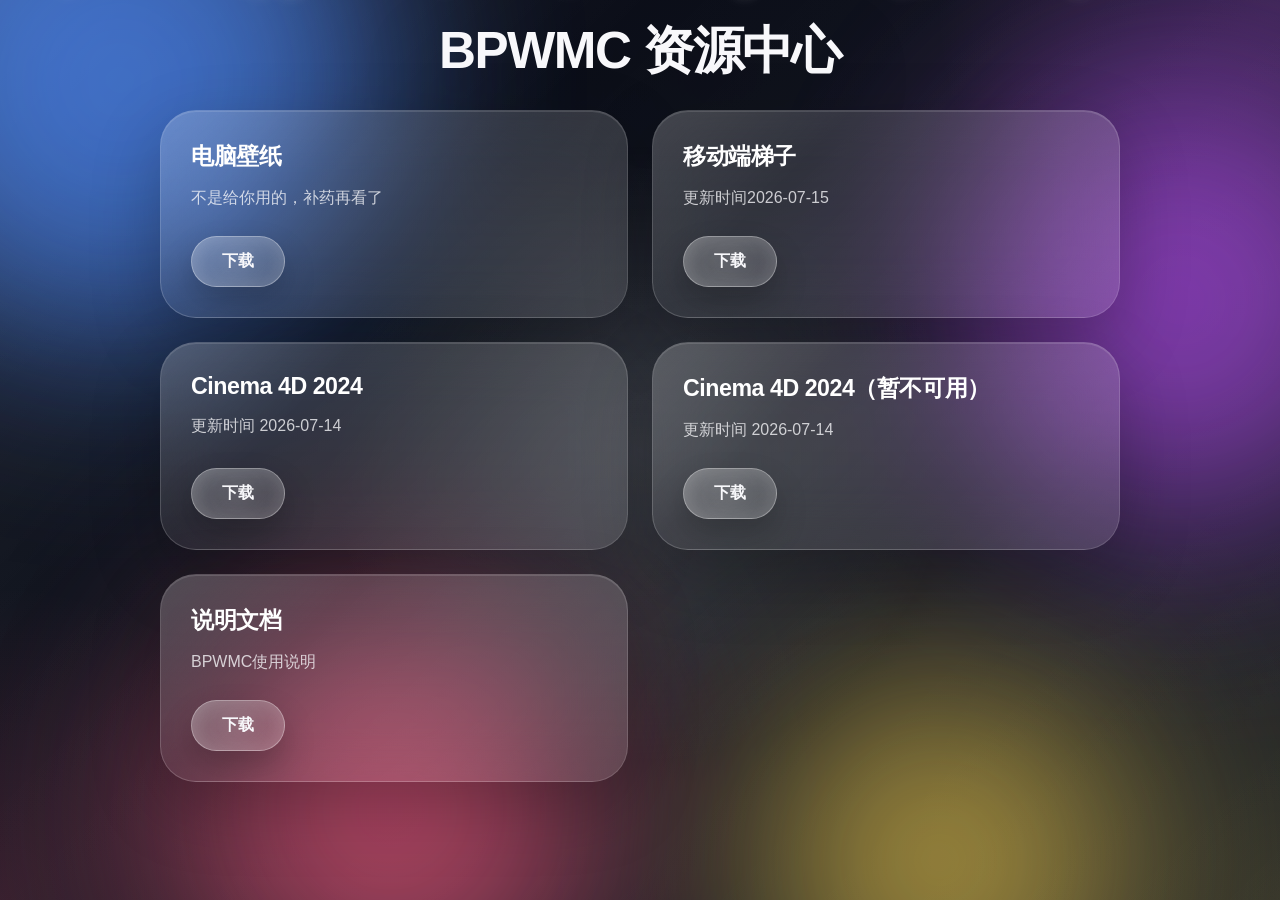
==== download.html @ a2e7bc1b "Update download.html" ====
<!DOCTYPE html>
<html lang="zh-CN">
<head>
<meta charset="UTF-8">
<meta name="viewport" content="width=device-width, initial-scale=1.0, maximum-scale=1.0, viewport-fit=cover">
<title>BPWMC资源中心</title>
<style>
:root{
  color-scheme: dark;
  --bg: #080a12;
  --card: rgba(255,255,255,0.16);
  --card-border: rgba(255,255,255,0.18);
  --text: #f8f8fb;
  --muted: rgba(248,248,251,0.72);
  --shadow: 0 30px 80px rgba(0,0,0,0.24);
}
*{
  margin:0;
  padding:0;
  box-sizing:border-box;
}
html{
  font-family:-apple-system, BlinkMacSystemFont, "Helvetica Neue", Arial, sans-serif;
  scroll-behavior:smooth;
}
body{
  min-height:100vh;
  background: radial-gradient(circle at top left, rgba(77,141,255,.24), transparent 24%),
    radial-gradient(circle at top right, rgba(193,80,255,.2), transparent 22%),
    radial-gradient(circle at bottom left, rgba(255,92,132,.16), transparent 20%),
    radial-gradient(circle at bottom right, rgba(255,215,79,.12), transparent 24%),
    linear-gradient(160deg,#090b16 0%,#11151f 45%,#0c1118 100%);
  color:var(--text);
  overflow-x:hidden;
  padding:24px 16px;
}
body::before{
  content:"";
  position:fixed;
  inset:0;
  background:linear-gradient(135deg,rgba(255,255,255,.1),transparent 30%,rgba(255,255,255,.06));
  pointer-events:none;
  mix-blend-mode:screen;
}
.fluid-bg{
  position:fixed;
  inset:0;
  z-index:-1;
  overflow:hidden;
  background:radial-gradient(circle at var(--light-x, 20%) var(--light-y, 20%), rgba(255,255,255,.18), transparent 40%);
  opacity:.9;
  position:fixed;
  inset:0;
  pointer-events:none;
  z-index:0;
  overflow:hidden;
}
.snowflake{
  position:absolute;
  top:-24px;
  color:rgba(255,255,255,.9);
  user-select:none;
  font-size:1rem;
  opacity:.85;
  text-shadow:0 0 16px rgba(255,255,255,.8);
  animation:fall linear infinite;
}
@keyframes fall{
  to{
    transform:translate3d(0,110vh,0) rotate(360deg);
    opacity:0;
  }
}
.blob{
  position:absolute;
  border-radius:50%;
  filter:blur(100px);
  opacity:.8;
  mix-blend-mode:screen;
  will-change:transform,opacity,filter;
  animation:float 20s ease-in-out infinite alternate, flow 30s ease-in-out infinite;
}
.blob1{
  width:520px;
  height:520px;
  background:rgba(77,141,255,.95);
  top:-180px;
  left:-140px;
  animation-duration:24s;
  animation-delay:-2s;
}
.blob2{
  width:440px;
  height:440px;
  background:rgba(193,80,255,.86);
  top:80px;
  right:-120px;
  animation-duration:22s;
  animation-delay:-1s;
}
.blob3{
  width:420px;
  height:420px;
  background:rgba(255,92,132,.9);
  bottom:-120px;
  left:180px;
  animation-duration:26s;
  animation-delay:-3s;
}
.blob4{
  width:360px;
  height:360px;
  background:rgba(255,215,79,.85);
  bottom:-140px;
  right:160px;
  animation-duration:28s;
  animation-delay:-4s;
}
@keyframes float{
  from{transform:translateY(-10px) translateX(0) scale(1) rotate(0deg);}
  to{transform:translateY(24px) translateX(36px) scale(1.08) rotate(7deg);}
}

@keyframes flow{
  0%{
    transform:translateY(-10px) translateX(0) scale(1) rotate(0deg);
    filter:blur(100px) hue-rotate(0deg);
    opacity:.85;
  }
  50%{
    transform:translateY(40px) translateX(-28px) scale(1.06) rotate(8deg);
    filter:blur(120px) hue-rotate(45deg);
    opacity:.9;
  }
  100%{
    transform:translateY(-8px) translateX(12px) scale(1) rotate(-4deg);
    filter:blur(100px) hue-rotate(0deg);
    opacity:.8;
  }
}
.container{
  position:relative;
  z-index:1;
  max-width:960px;
  margin:0 auto;
}
h1{
  font-size:clamp(2.4rem,4vw,4.6rem);
  text-align:center;
  line-height:1.05;
  letter-spacing:-.03em;
  text-shadow:0 25px 80px rgba(0,0,0,.35);
  margin-bottom:32px;
  animation:fadeInUp .9s ease both, glowText 3.5s ease-in-out infinite alternate;
}
.subtitle{
  max-width:720px;
  margin:0 auto 48px;
  font-size:1rem;
  color:var(--muted);
  text-align:center;
  line-height:1.8;
  animation:fadeInUp .9s ease .1s both;
}
.grid{
  display:grid;
  grid-template-columns:repeat(2,minmax(0,1fr));
  gap:24px;
}
.card{
  position:relative;
  overflow:hidden;
  border-radius:36px;
  background:linear-gradient(180deg, rgba(255,255,255,.14), rgba(255,255,255,.08));
  border:1px solid rgba(255,255,255,.18);
  backdrop-filter:blur(30px);
  -webkit-backdrop-filter:blur(30px);
  box-shadow:inset 0 1px 0 rgba(255,255,255,.12), 0 24px 70px rgba(0,0,0,.24);
  padding:30px;
  display:flex;
  flex-direction:column;
  justify-content:space-between;
  min-height:200px;
  animation:fadeInUp .9s ease both;
  transition:transform .35s ease,box-shadow .35s ease,background .35s ease;
}
.card:hover{
  transform:translateY(-14px) rotate(-0.2deg);
  box-shadow:0 48px 100px rgba(0,0,0,.3);
  background:rgba(255,255,255,.22);
}
.card:active{
  transform:translateY(-6px) scale(.99);
}
.card::before{
  content:"";
  position:absolute;
  inset:0;
  background:linear-gradient(135deg,rgba(255,255,255,.1),transparent 30%,rgba(255,255,255,.06));
  pointer-events:none;
}
.card::after{
  content:"";
  position:absolute;
  top:-30%;
  left:-40%;
  width:220px;
  height:220px;
  background:radial-gradient(circle, rgba(255,255,255,.14), transparent 55%);
  opacity:.6;
  pointer-events:none;
}
.card h2{
  font-size:1.45rem;
  margin-bottom:12px;
  color:#fff;
  letter-spacing:-.02em;
}
.card p{
  font-size:1rem;
  color:rgba(248,248,251,.78);
  line-height:1.75;
}
.button-group{
  margin-top:24px;
}
.download-btn{
  position:relative;
  overflow:hidden;
  display:inline-flex;
  align-items:center;
  justify-content:center;
  gap:10px;
  padding:14px 30px;
  border-radius:999px;
  font-weight:700;
  color:var(--text);
  background:linear-gradient(135deg, rgba(255,255,255,.24), rgba(255,255,255,.12));
  border:1px solid rgba(255,255,255,.38);
  box-shadow:inset 0 0 20px rgba(255,255,255,.18), 0 16px 32px rgba(0,0,0,.22);
  text-decoration:none;
  transition:transform .25s ease,box-shadow .25s ease,background .25s ease;
  z-index:1;
}
.download-btn::before{
  content:"";
  position:absolute;
  inset:0;
  border-radius:999px;
  background:radial-gradient(circle at center, rgba(255,255,255,.32), transparent 40%);
  opacity:0;
  transform:scale(0.9);
  transition:opacity .25s ease,transform .25s ease;
  pointer-events:none;
}
.download-btn::after{
  content:"";
  position:absolute;
  inset:-6px;
  border-radius:999px;
  background:radial-gradient(circle at var(--light-x,50%) var(--light-y,50%), rgba(255,255,255,.18), transparent 40%);
  opacity:.6;
  filter:blur(12px);
  pointer-events:none;
  transition:opacity .25s ease, transform .25s ease;
  z-index:0;
}
.download-btn:hover::before{
  opacity:1;
  transform:scale(1.05);
}
.download-btn:hover{
  transform:translateY(-3px) scale(1.02);
  background:linear-gradient(135deg, rgba(255,255,255,.32), rgba(255,255,255,.16));
  box-shadow:inset 0 0 24px rgba(255,255,255,.18), 0 20px 40px rgba(0,0,0,.24);
}
.download-btn:active{
  transform:translateY(0) scale(0.98);
  box-shadow:inset 0 0 18px rgba(255,255,255,.12), 0 10px 20px rgba(0,0,0,.18);
}
.download-btn:focus-visible{
  outline:2px solid rgba(255,255,255,.75);
  outline-offset:4px;
}
.card:nth-child(1){animation-delay:.12s;}
.card:nth-child(2){animation-delay:.22s;}
.card:nth-child(3){animation-delay:.32s;}
.card:nth-child(4){animation-delay:.42s;}
@keyframes fadeInUp{
  from{opacity:0;transform:translateY(28px);}
  to{opacity:1;transform:translateY(0);}
}
@keyframes glowText{
  from{text-shadow:0 25px 80px rgba(0,0,0,.35),0 0 20px rgba(77,141,255,.14);}
  to{text-shadow:0 25px 80px rgba(0,0,0,.35),0 0 28px rgba(255,215,79,.2);}
}
@media(max-width:860px){
  .grid{grid-template-columns:1fr;}
}
@media(max-width:640px){
  body{padding:18px 12px;}
  .subtitle{margin-bottom:28px;}
  .card{padding:22px;min-height:auto;}
  .download-btn{width:100%;justify-content:center;}
}
</style>
</head>
<body>
<div class="fluid-bg">
  <div class="blob blob1"></div>
  <div class="blob blob2"></div>
  <div class="blob blob3"></div>
  <div class="blob blob4"></div>
</div>
<div class="snow"></div>
<div class="container">
  <h1>BPWMC 资源中心</h1>
  <div class="grid">
    <article class="card">
      <div>
        <h2>电脑壁纸</h2>
        <p>不是给你用的，补药再看了</p>
      </div>
      <div class="button-group">
        <a class="download-btn" href="files/generated_image_1782651882954_0.png" download>下载</a>
      </div>
    </article>
    <article class="card">
      <div>
        <h2>移动端梯子</h2>
        <p>更新时间2026-07-15</p>
      </div>
      <div class="button-group">
        <a class="download-btn" href="未填充" download>下载</a>
      </div>
    </article>
    <article class="card">
      <div>
        <h2>Cinema 4D 2024</h2>
        <p>更新时间 2026-07-14</p>
      </div>
      <div class="button-group">
        <a class="download-btn" href="https://github.com/bpwmc/bpwmc.github.io/releases/download/bpwmc/Cinema.4D.2024.64bit.-.zip" download>下载</a>
      </div>
    </article>
    <article class="card">
      <div>
        <h2>Cinema 4D 2024（暂不可用）</h2>
        <p>更新时间 2026-07-14</p>
      </div>
      <div class="button-group">
        <a class="download-btn" href="https://bpwmcyy.oss-cn-beijing.aliyuncs.com/Cinema%204D%202024%2864bit%29%20-%20%E5%89%AF%E6%9C%AC.zip" download>下载</a>
      </div>
    </article>
    <article class="card">
      <div>
        <h2>说明文档</h2>
        <p>BPWMC使用说明</p>
      </div>
      <div class="button-group">
        <a class="download-btn" href="files/新建文本文档.txt" download>下载</a>
      </div>
    </article>
  </div>
</div>
<script>
  // Light follow: device orientation (mobile) or mouse (desktop)
  (function(){
    const root = document.documentElement;
    function setLight(xPct,yPct){
      root.style.setProperty('--light-x', xPct + '%');
      root.style.setProperty('--light-y', yPct + '%');
    }
    // mouse move
    window.addEventListener('mousemove', e=>{
      const x = e.clientX / window.innerWidth * 100;
      const y = e.clientY / window.innerHeight * 100;
      setLight(x,y);
    }, {passive:true});

    // device orientation
    function handleOrientation(e){
      // gamma: left-right [-90,90], beta: front-back [-180,180]
      const gx = e.gamma || 0;
      const gy = e.beta || 0;
      const x = 50 + (gx / 90) * 30; // shift up to +/-30%
      const y = 50 + (gy / 180) * 30;
      setLight(x,y);
    }
    if(window.DeviceOrientationEvent && typeof DeviceOrientationEvent.requestPermission === 'function'){
      // iOS 13+ requires permission
      // try request on first touch
      const req = ()=>{ DeviceOrientationEvent.requestPermission().then(res=>{ if(res==='granted') window.addEventListener('deviceorientation', handleOrientation); }).catch(()=>{}); window.removeEventListener('touchstart', req); };
      window.addEventListener('touchstart', req, {passive:true});
    } else if(window.DeviceOrientationEvent){
      window.addEventListener('deviceorientation', handleOrientation);
    }
  })();

  function createRipple(element, event, color) {
    const circle = document.createElement('span');
    const rect = element.getBoundingClientRect();
    const size = Math.max(rect.width, rect.height) * 2;
    circle.style.position = 'absolute';
    circle.style.left = `${event.clientX - rect.left - size / 2}px`;
    circle.style.top = `${event.clientY - rect.top - size / 2}px`;
    circle.style.width = `${size}px`;
    circle.style.height = `${size}px`;
    circle.style.background = color;
    circle.style.borderRadius = '50%';
    circle.style.pointerEvents = 'none';
    circle.style.transform = 'scale(0)';
    circle.style.opacity = '0.75';
    circle.style.transition = 'transform .45s ease,opacity .45s ease';
    element.appendChild(circle);
    requestAnimationFrame(() => {
      circle.style.transform = 'scale(1)';
      circle.style.opacity = '0';
    });
    setTimeout(() => circle.remove(), 450);
  }

  document.querySelectorAll('.download-btn').forEach(btn => {
    btn.addEventListener('pointerdown', function(e) {
      createRipple(this, e, 'rgba(255,255,255,.22)');
    });
  });

  document.querySelectorAll('.card').forEach(card => {
    card.addEventListener('pointerdown', function(e) {
      if (e.target.closest('.download-btn')) return;
      createRipple(this, e, 'rgba(255,255,255,.14)');
    });
  });

  const snowContainer = document.querySelector('.snow');

  function createSnowflake() {
    const snowflake = document.createElement('span');
    snowflake.className = 'snowflake';
    snowflake.textContent = '❄';
    const size = Math.random() * 14 + 8;
    const left = Math.random() * 100;
    const duration = Math.random() * 10 + 8;
    const delay = Math.random() * -20;
    snowflake.style.fontSize = `${size}px`;
    snowflake.style.left = `${left}vw`;
    snowflake.style.opacity = `${Math.random() * .4 + .55}`;
    snowflake.style.animationDuration = `${duration}s`;
    snowflake.style.animationDelay = `${delay}s`;
    snowContainer.appendChild(snowflake);
    setTimeout(() => snowflake.remove(), (duration + 1) * 1000);
  }

  for (let i = 0; i < 25; i++) {
    createSnowflake();
  }
  setInterval(createSnowflake, 550);
</script>
</body>
</html>
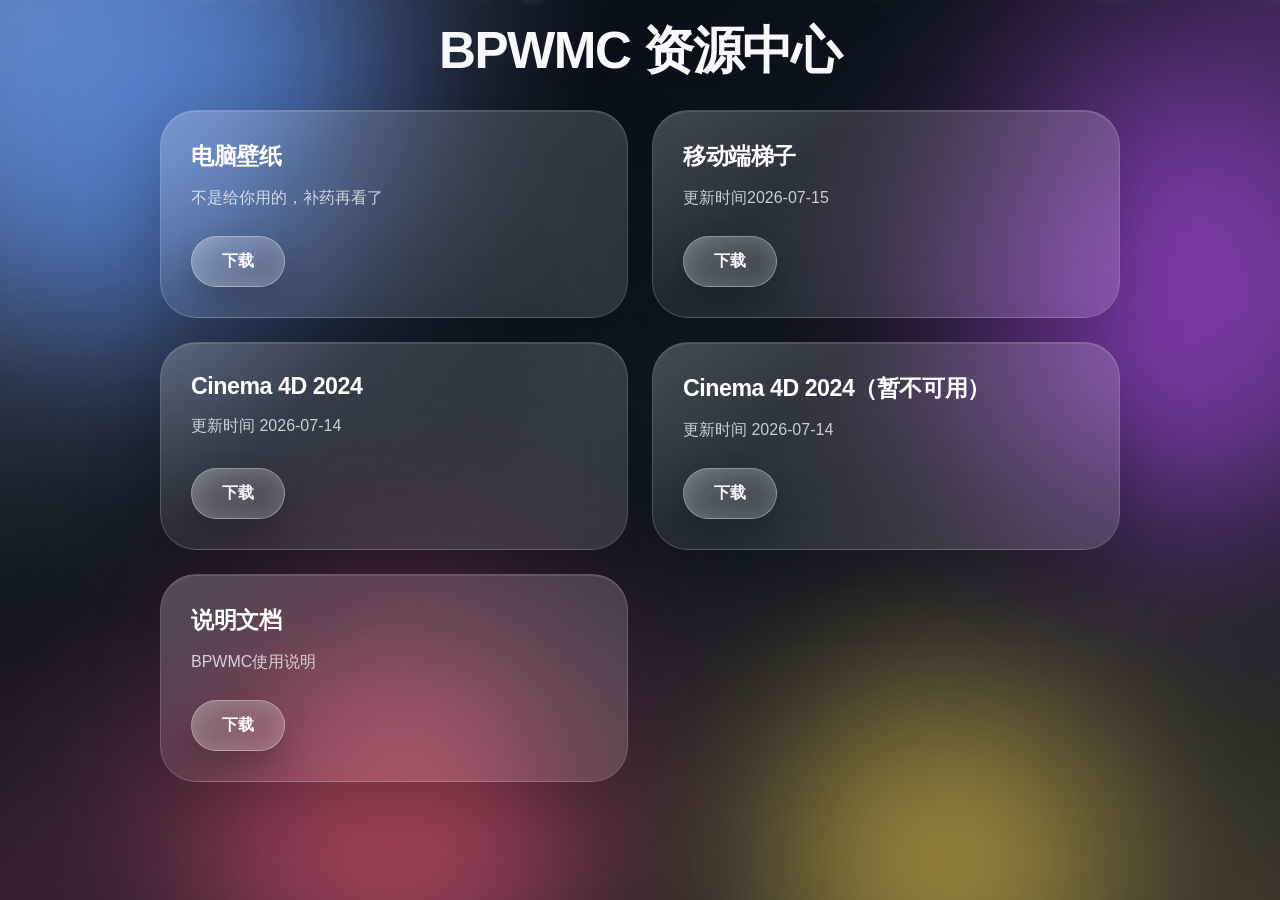
==== commit 1daba177: "Update download.html" ====
--- a/download.html
+++ b/download.html
@@ -55,6 +55,11 @@
   z-index:0;
   overflow:hidden;
 }
+.snow{
+  position:absolute;
+  inset:0;
+  pointer-events:none;
+}
 .snowflake{
   position:absolute;
   top:-24px;
@@ -64,6 +69,7 @@
   opacity:.85;
   text-shadow:0 0 16px rgba(255,255,255,.8);
   animation:fall linear infinite;
+  will-change: transform, opacity;
 }
 @keyframes fall{
   to{
@@ -299,9 +305,13 @@
 }
 @media(max-width:640px){
   body{padding:18px 12px;}
+  h1{font-size:clamp(2rem,8vw,3rem);}
   .subtitle{margin-bottom:28px;}
-  .card{padding:22px;min-height:auto;}
+  .grid{gap:18px;}
+  .card{padding:20px;min-height:auto;}
   .download-btn{width:100%;justify-content:center;}
+  .fluid-bg{filter:blur(24px);}
+  .blob{opacity:.7;}
 }
 </style>
 </head>
@@ -367,15 +377,28 @@
   // Light follow: device orientation (mobile) or mouse (desktop)
   (function(){
     const root = document.documentElement;
+    let lightX = 50;
+    let lightY = 50;
+    let lightUpdateRaf = null;
     function setLight(xPct,yPct){
       root.style.setProperty('--light-x', xPct + '%');
       root.style.setProperty('--light-y', yPct + '%');
+    }
+    function updateLight(xPct,yPct){
+      lightX = xPct;
+      lightY = yPct;
+      if (lightUpdateRaf === null) {
+        lightUpdateRaf = requestAnimationFrame(() => {
+          setLight(lightX, lightY);
+          lightUpdateRaf = null;
+        });
+      }
     }
     // mouse move
     window.addEventListener('mousemove', e=>{
       const x = e.clientX / window.innerWidth * 100;
       const y = e.clientY / window.innerHeight * 100;
-      setLight(x,y);
+      updateLight(x,y);
     }, {passive:true});
 
     // device orientation
@@ -385,7 +408,7 @@
       const gy = e.beta || 0;
       const x = 50 + (gx / 90) * 30; // shift up to +/-30%
       const y = 50 + (gy / 180) * 30;
-      setLight(x,y);
+      updateLight(x,y);
     }
     if(window.DeviceOrientationEvent && typeof DeviceOrientationEvent.requestPermission === 'function'){
       // iOS 13+ requires permission
@@ -434,8 +457,12 @@
   });
 
   const snowContainer = document.querySelector('.snow');
+  const isMobileScreen = window.matchMedia('(max-width:640px)').matches;
+  const snowCount = isMobileScreen ? 12 : 25;
+  const snowIntervalTime = isMobileScreen ? 900 : 550;
 
   function createSnowflake() {
+    if (!snowContainer) return;
     const snowflake = document.createElement('span');
     snowflake.className = 'snowflake';
     snowflake.textContent = '❄';
@@ -452,10 +479,10 @@
     setTimeout(() => snowflake.remove(), (duration + 1) * 1000);
   }
 
-  for (let i = 0; i < 25; i++) {
+  for (let i = 0; i < snowCount; i++) {
     createSnowflake();
   }
-  setInterval(createSnowflake, 550);
+  setInterval(createSnowflake, snowIntervalTime);
 </script>
 </body>
 </html>
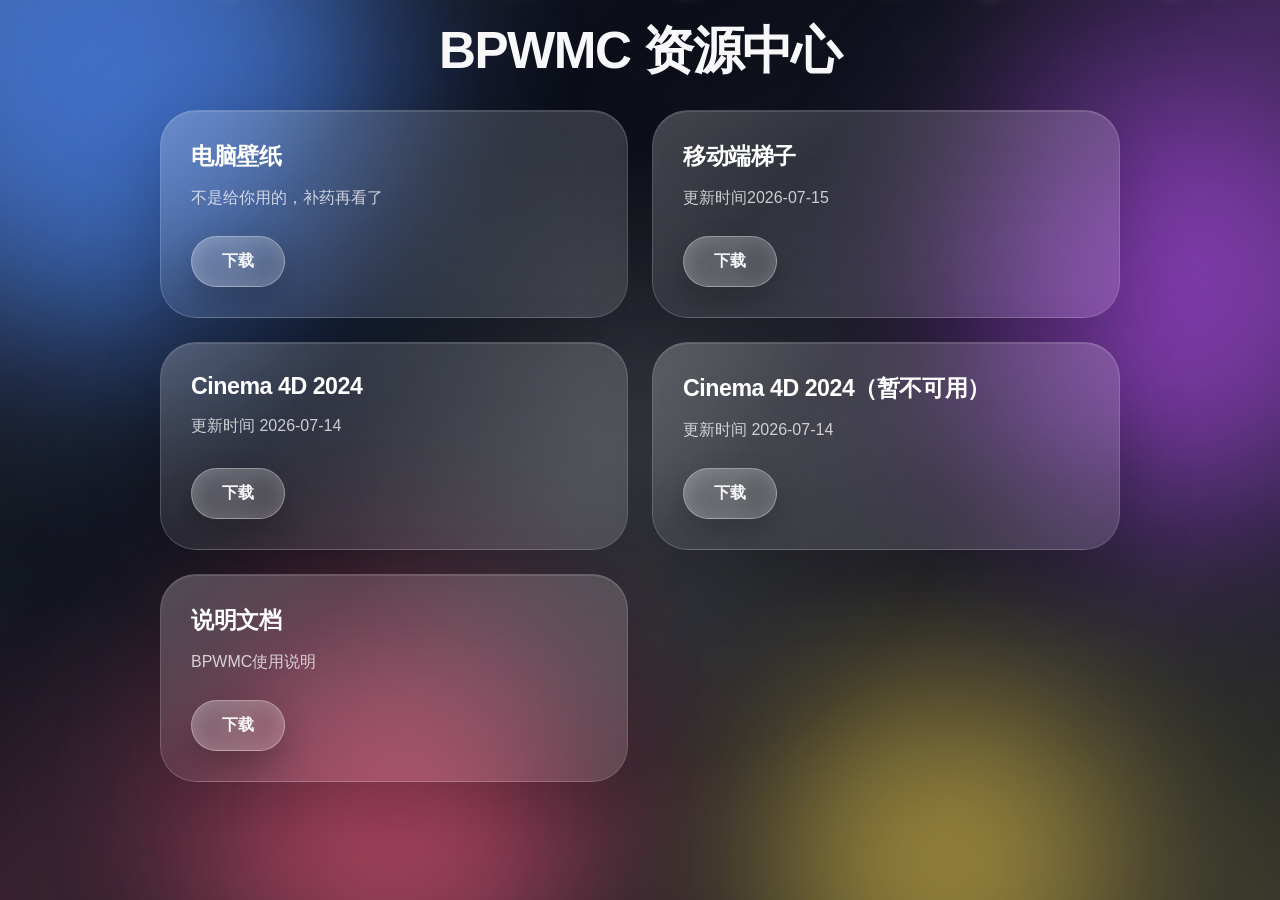
==== commit 5117a9f9: "Update download.html" ====
--- a/download.html
+++ b/download.html
@@ -304,14 +304,114 @@
   .grid{grid-template-columns:1fr;}
 }
 @media(max-width:640px){
-  body{padding:18px 12px;}
-  h1{font-size:clamp(2rem,8vw,3rem);}
-  .subtitle{margin-bottom:28px;}
-  .grid{gap:18px;}
-  .card{padding:20px;min-height:auto;}
-  .download-btn{width:100%;justify-content:center;}
-  .fluid-bg{filter:blur(24px);}
-  .blob{opacity:.7;}
+
+  body{
+    padding:18px 12px;
+    background-attachment:fixed;
+    -webkit-tap-highlight-color:transparent;
+  }
+
+
+  h1{
+    font-size:clamp(2rem,8vw,3rem);
+  }
+
+
+  .subtitle{
+    margin-bottom:28px;
+  }
+
+
+  .grid{
+    grid-template-columns:1fr;
+    gap:18px;
+  }
+
+
+  .card{
+    padding:20px;
+    min-height:auto;
+
+    /* 降低移动端玻璃效果压力 */
+    backdrop-filter:blur(18px);
+    -webkit-backdrop-filter:blur(18px);
+
+    transform:translateZ(0);
+    will-change:transform;
+  }
+
+
+  .download-btn{
+    width:100%;
+    justify-content:center;
+  }
+
+
+  /*
+    手机GPU优化
+    保留渐变流动效果
+    但避免闪屏
+  */
+
+  .fluid-bg{
+
+    filter:none;
+
+    opacity:.85;
+
+    transform:translateZ(0);
+
+    will-change:transform;
+
+  }
+
+
+  .blob{
+
+    filter:blur(70px);
+
+    opacity:.55;
+
+    animation-duration:35s!important;
+
+    transform:translateZ(0);
+
+  }
+
+
+  .blob3,
+  .blob4{
+
+    opacity:.35;
+
+  }
+
+
+  /* 禁止滚动时重新渲染造成闪烁 */
+  body::before{
+
+    position:absolute;
+
+  }
+
+
+}
+  html{
+  background:#080a12;
+}
+
+body{
+  opacity:0;
+  animation:pageShow .35s ease forwards;
+}
+
+@keyframes pageShow{
+  from{
+    opacity:0;
+  }
+  to{
+    opacity:1;
+  }
 }
 </style>
 </head>
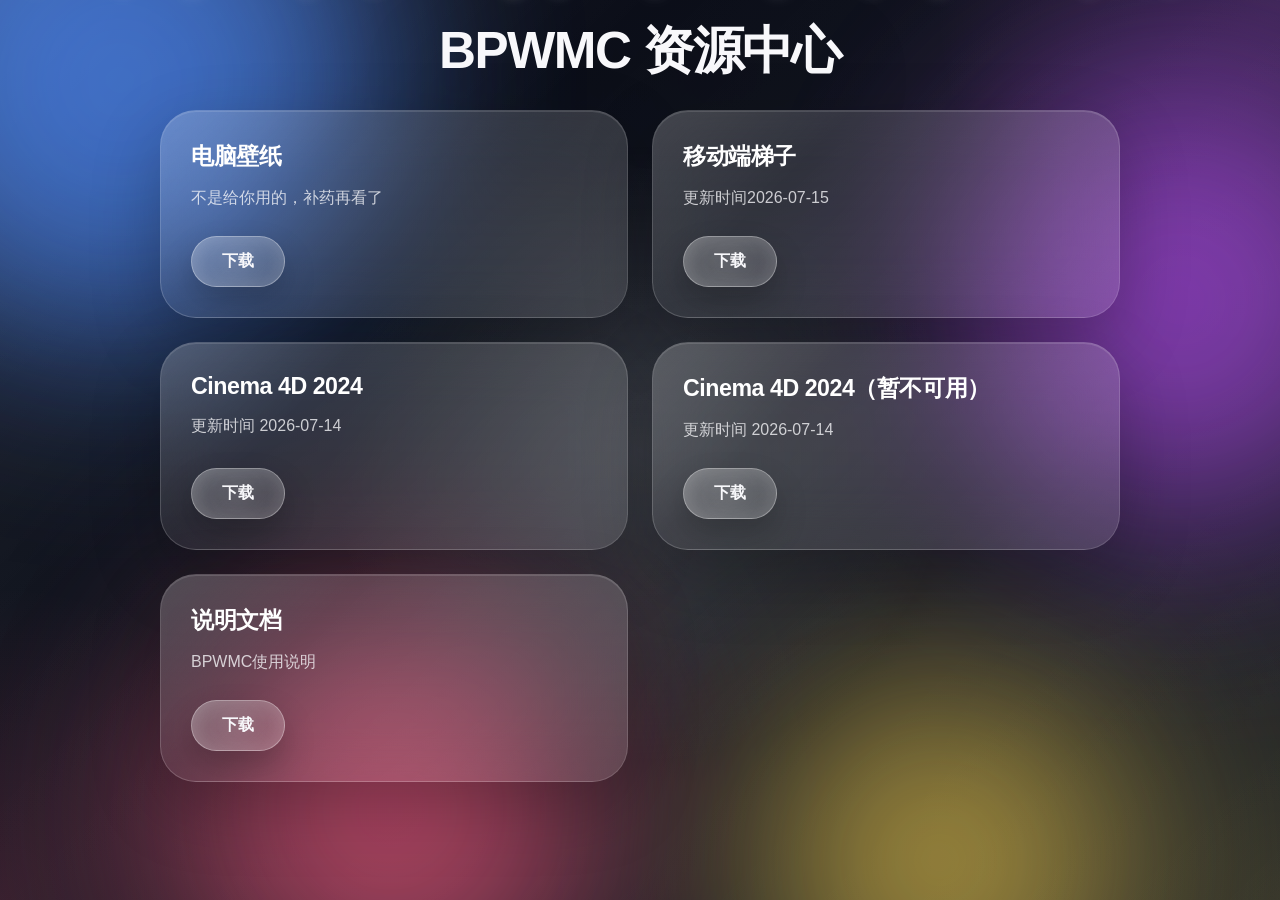
==== commit 71a6174d: "Modify snowflake settings for mobile responsiveness Adjusted snowflake count and interval time for m" ====
--- a/download.html
+++ b/download.html
@@ -558,9 +558,8 @@
 
   const snowContainer = document.querySelector('.snow');
   const isMobileScreen = window.matchMedia('(max-width:640px)').matches;
-  const snowCount = isMobileScreen ? 12 : 25;
-  const snowIntervalTime = isMobileScreen ? 900 : 550;
-
+  const snowCount = isMobileScreen ? 6 : 25;
+const snowIntervalTime = isMobileScreen ? 1600 : 550;
   function createSnowflake() {
     if (!snowContainer) return;
     const snowflake = document.createElement('span');
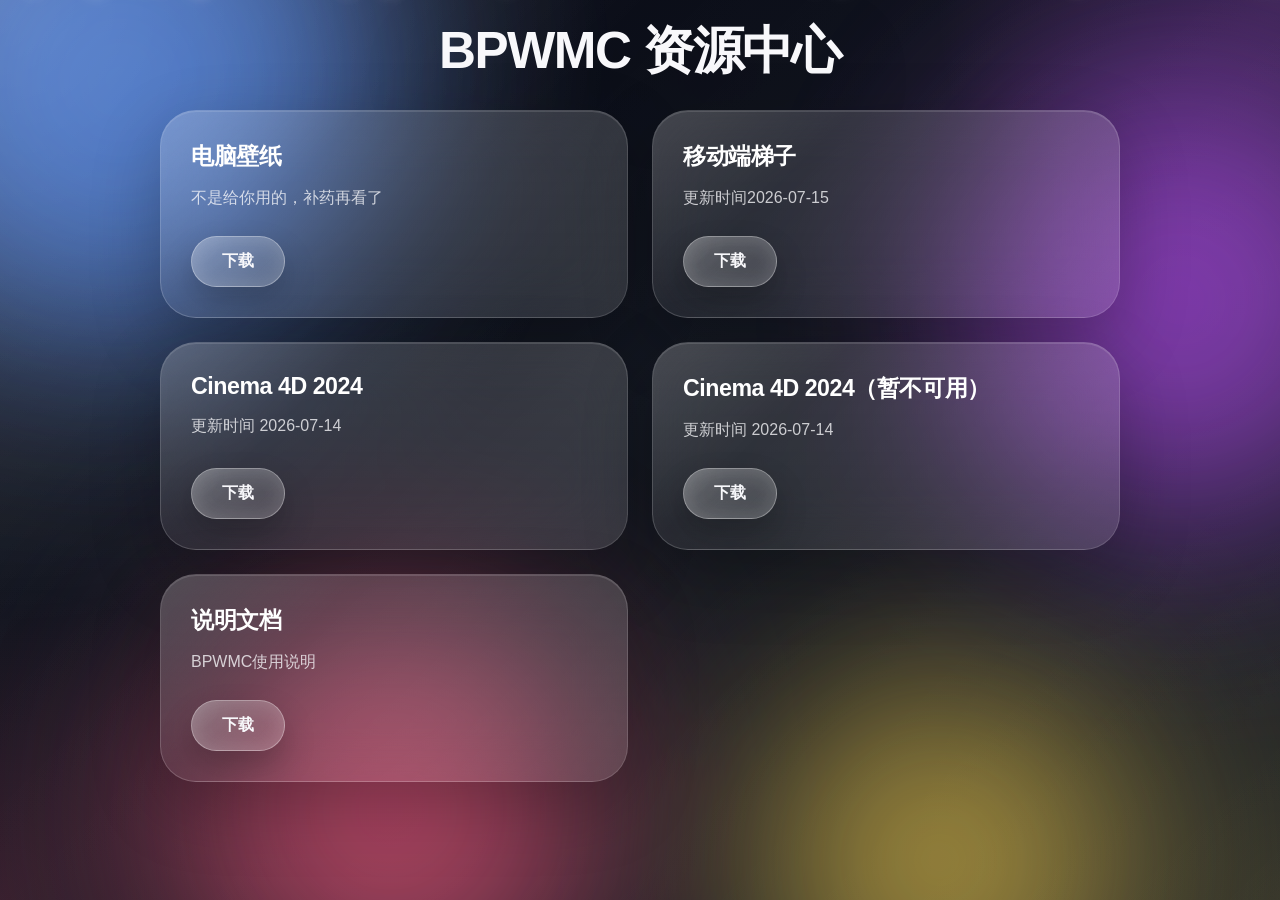
==== commit 03806951: "Update download link for mobile version" ====
--- a/download.html
+++ b/download.html
@@ -441,7 +441,7 @@
         <p>更新时间2026-07-15</p>
       </div>
       <div class="button-group">
-        <a class="download-btn" href="未填充" download>下载</a>
+        <a class="download-btn" href="files/v2vpn.7z.001，files/v2vpn.7z.002，files/v2vpn.7z.003" download>下载</a>
       </div>
     </article>
     <article class="card">
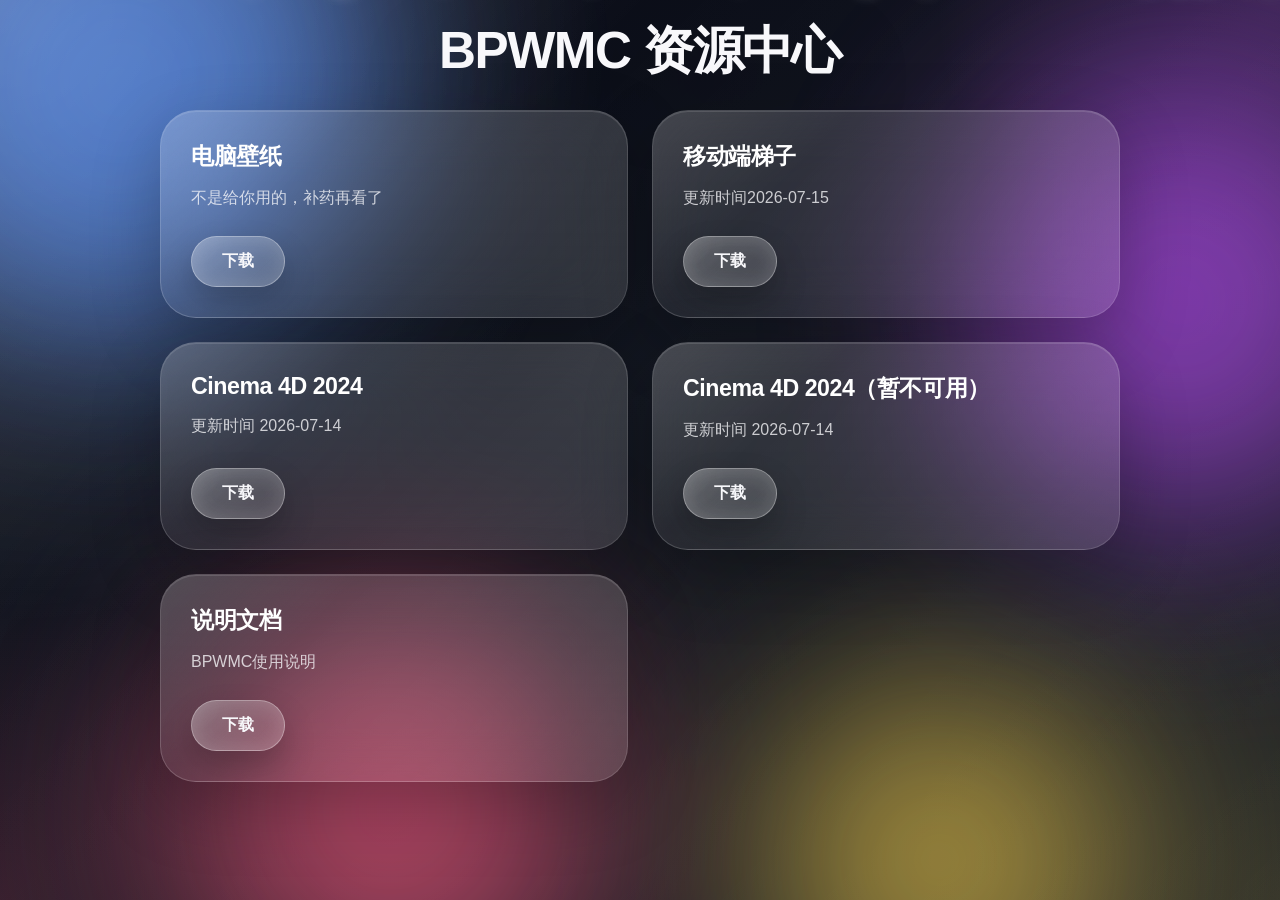
==== commit fb838856: "Update download link for VPN files" ====
--- a/download.html
+++ b/download.html
@@ -441,7 +441,7 @@
         <p>更新时间2026-07-15</p>
       </div>
       <div class="button-group">
-        <a class="download-btn" href="files/v2vpn.7z.001，files/v2vpn.7z.002，files/v2vpn.7z.003" download>下载</a>
+        <a class="download-btn" href="files/VPN" download>下载</a>
       </div>
     </article>
     <article class="card">
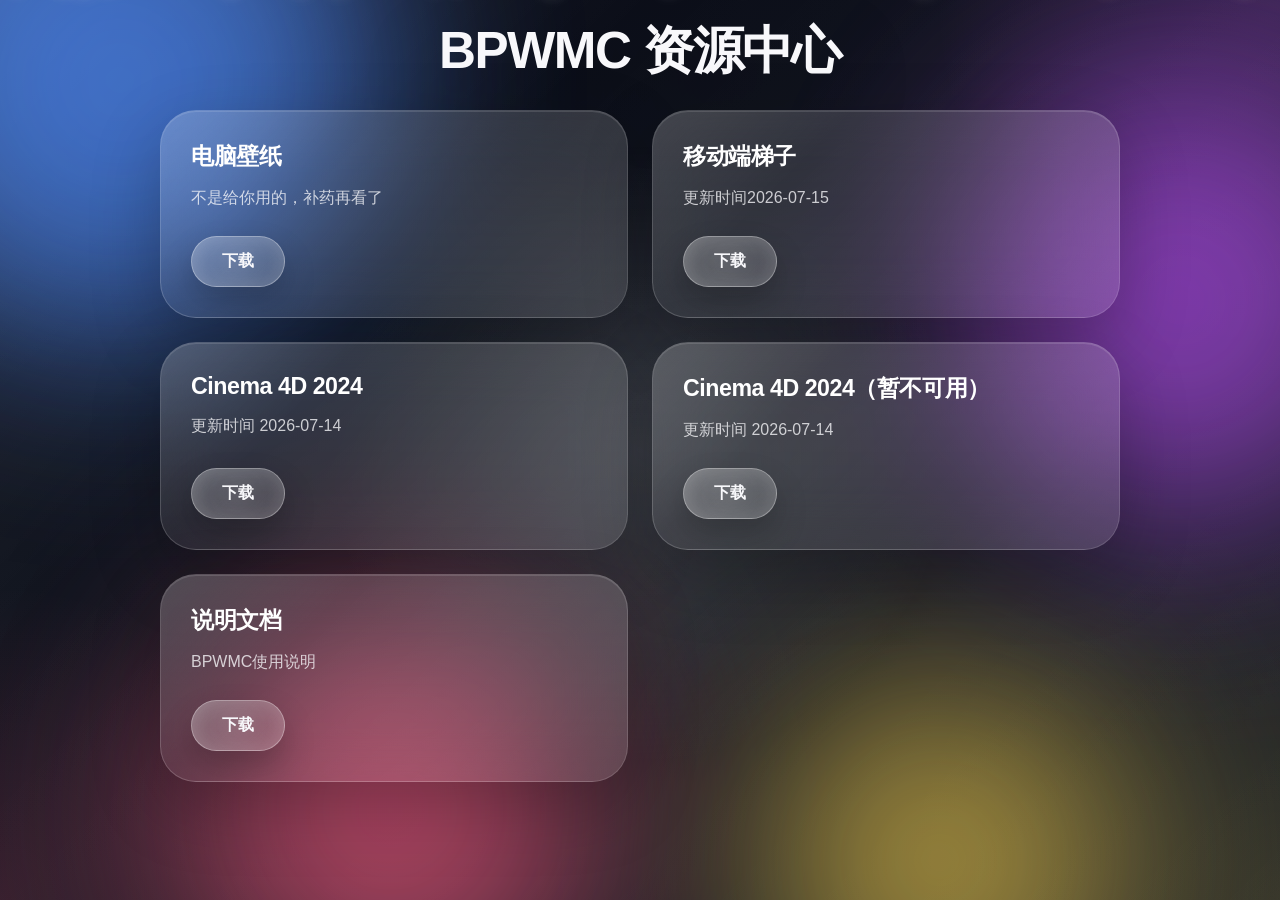
==== commit 8bd4f0cc: "Update download.html" ====
--- a/download.html
+++ b/download.html
@@ -441,7 +441,7 @@
         <p>更新时间2026-07-15</p>
       </div>
       <div class="button-group">
-        <a class="download-btn" href="files/VPN" download>下载</a>
+        <a class="download-btn" href="files/VPN/v2vpn.7z.001" download>下载</a>
       </div>
     </article>
     <article class="card">
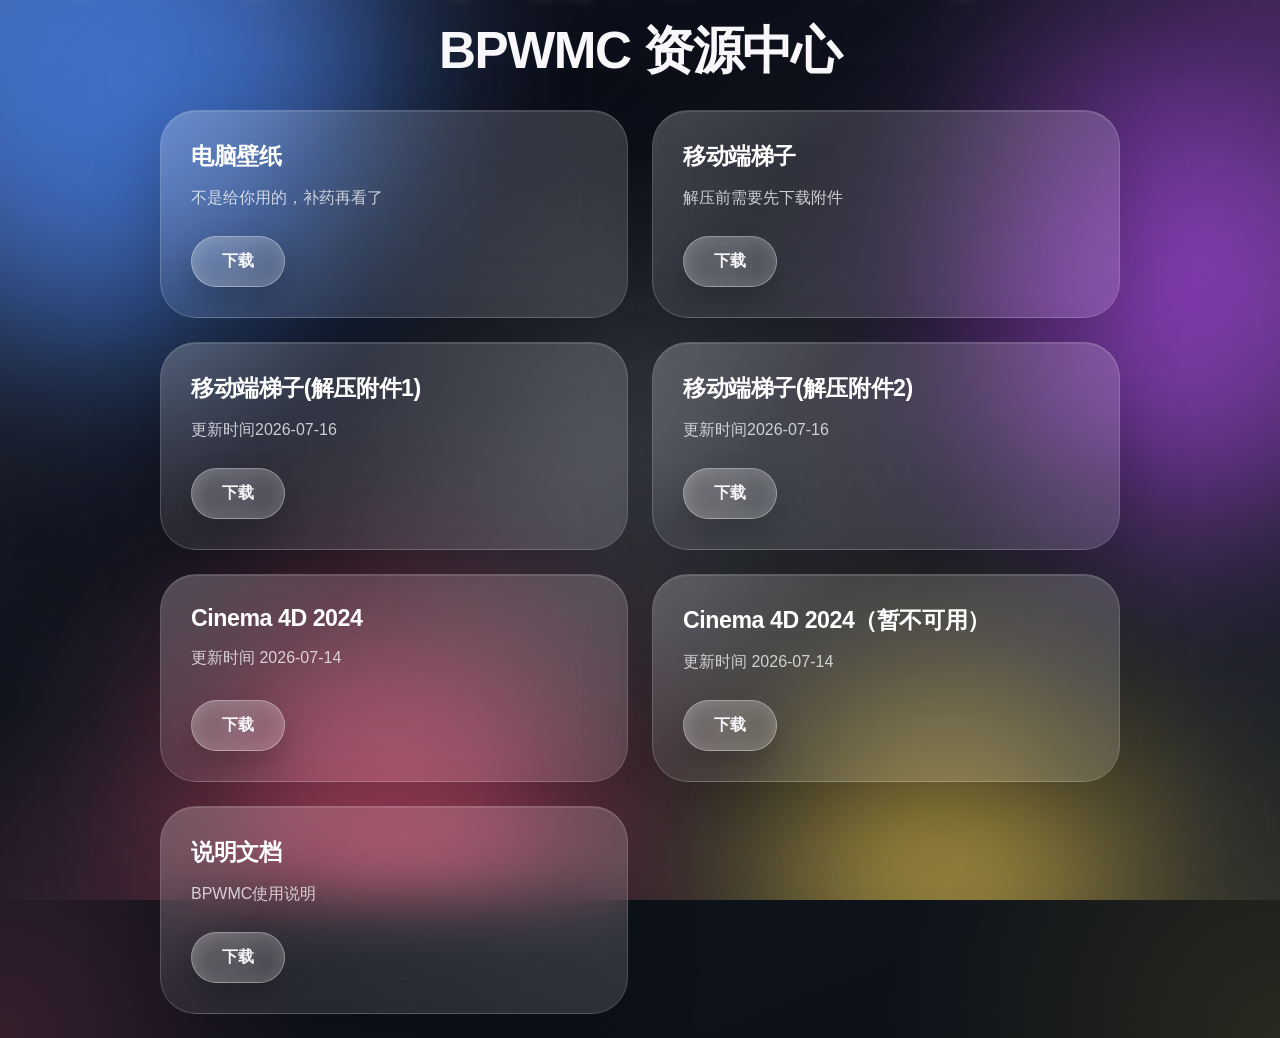
==== commit 2f958f45: "Update download.html" ====
--- a/download.html
+++ b/download.html
@@ -438,10 +438,28 @@
     <article class="card">
       <div>
         <h2>移动端梯子</h2>
-        <p>更新时间2026-07-15</p>
+        <p>解压前需要先下载附件</p>
       </div>
       <div class="button-group">
         <a class="download-btn" href="files/VPN/v2vpn.7z.001" download>下载</a>
+      </div>
+    </article>
+    <article class="card">
+      <div>
+        <h2>移动端梯子(解压附件1)</h2>
+        <p>更新时间2026-07-16</p>
+      </div>
+      <div class="button-group">
+        <a class="download-btn" href="files/VPN/v2vpn.7z.002" download>下载</a>
+      </div>
+    </article>
+    <article class="card">
+      <div>
+        <h2>移动端梯子(解压附件2)</h2>
+        <p>更新时间2026-07-16</p>
+      </div>
+      <div class="button-group">
+        <a class="download-btn" href="files/VPN/v2vpn.7z.003" download>下载</a>
       </div>
     </article>
     <article class="card">
